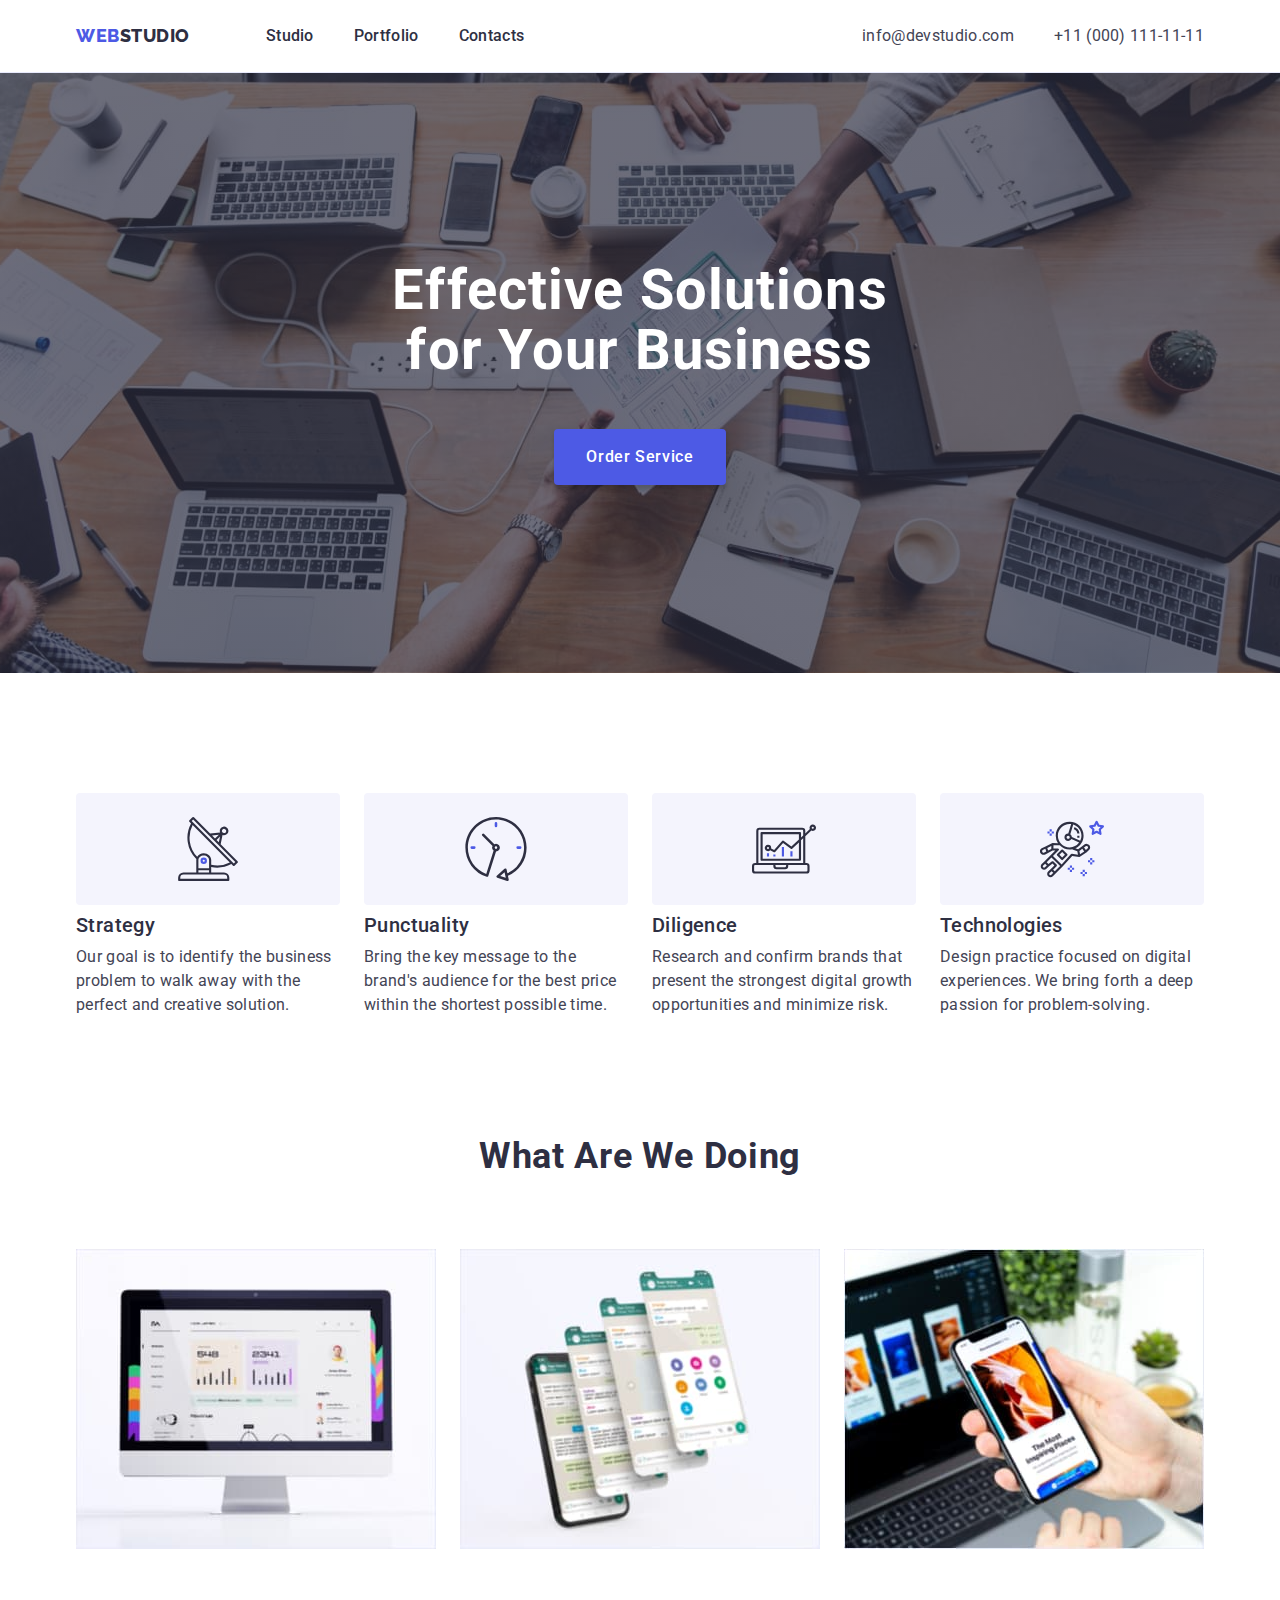
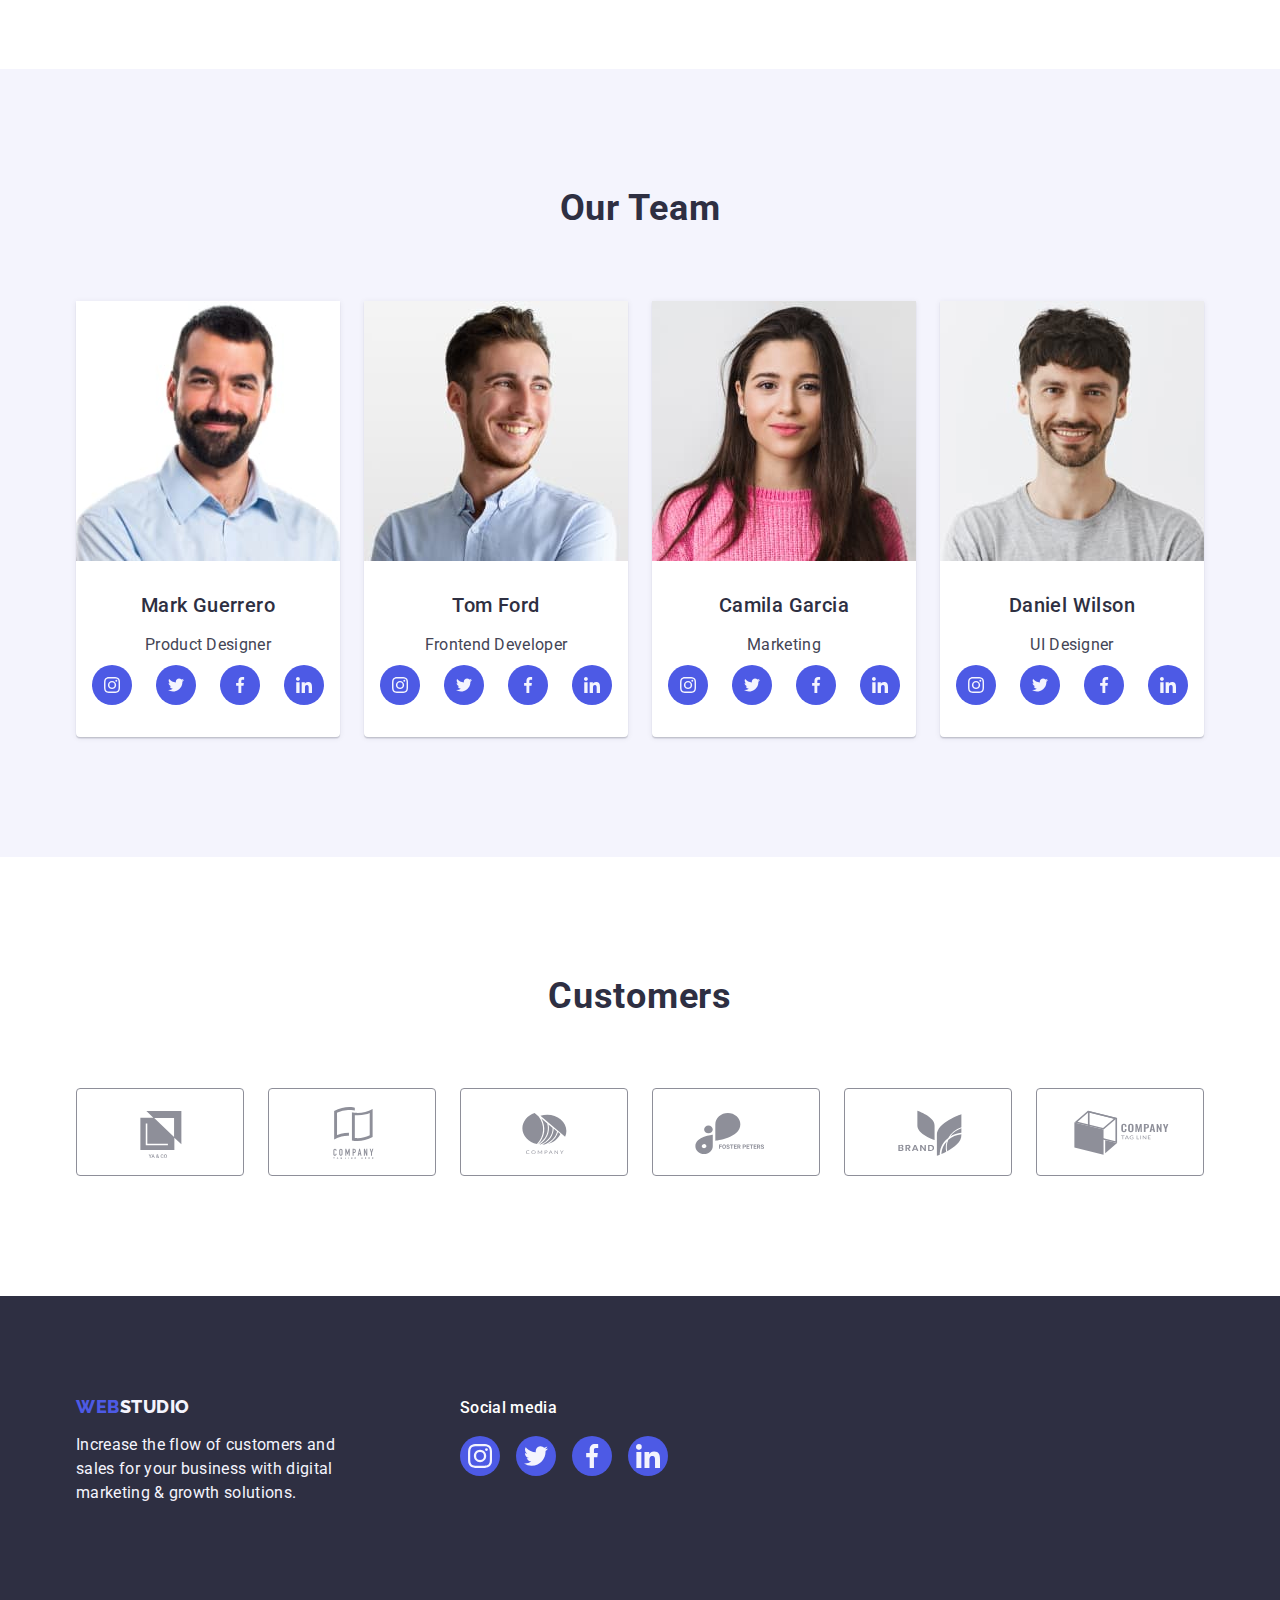
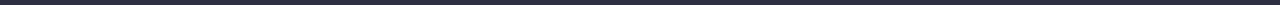
==== index.html @ 433a804f "Initial commit" ====
<!DOCTYPE html>
<html lang="en">
  <head>
    <meta charset="UTF-8" />
    <meta http-equiv="X-UA-Compatible" content="IE=edge" />
    <meta name="viewport" content="width=device-width, initial-scale=1.0" />

    <link rel="preconnect" href="https://fonts.googleapis.com" />
    <link rel="preconnect" href="https://fonts.gstatic.com" crossorigin />
    <link
      href="https://fonts.googleapis.com/css2?family=Raleway:wght@800&family=Roboto:wght@400;500;700;900&display=swap"
      rel="stylesheet"
    />
    <link
      rel="stylesheet"
      href="https://cdn.jsdelivr.net/npm/modern-normalize@1.1.0/modern-normalize.min.css"
    />
    <link rel="stylesheet" href="./css/styles.css" />

    <title>Document</title>
  </head>
  <body>
    <!--top line -->
    <header class="header-doun-line">
      <!-- navigation menu  -->
      <div class="header-container container">
        <nav class="header-nav">
          <a class="header-logo link" href="./index.html">
            Web<span class="header-studio-color">Studio</span>
          </a>
          <ul class="header-nav-list list">
            <li>
              <a href="./index.html" class="header-link link">Studio</a>
            </li>
            <li>
              <a href="./portfolio.html" class="header-link link">Portfolio</a>
            </li>
            <li>
              <a href="" class="header-link link">Contacts</a>
            </li>
          </ul>
        </nav>
        <address class="list">
          <ul class="header-list-address list">
            <li>
              <a class="header-adaress link" href="mailto:info@devstudio.com"
                >info@devstudio.com</a
              >
            </li>
            <li>
              <a class="header-adaress link" href="tel:+110001111111"
                >+11 (000) 111-11-11</a
              >
            </li>
          </ul>
        </address>
      </div>
    </header>
    <!-- main -->
    <main>
      <!-- hero section -->
      <section class="hero-section">
        <div class="container">
          <h1 class="hero-heading">
            Effective Solutions <br />
            for Your Business
          </h1>

          <button class="hero-button cursor-focus" type="button">
            Order Service
          </button>
        </div>
      </section>

      <!-- studio section -->
      <section class="section">
        <div class="container">
          <h2 class="studio-heading-none">hello</h2>
          <ul class="studio-container-ul list">
            <li class="studio-list-item">
              <div class="studio-container-div">
                <svg class="" width="64" height="64">
                  <use href="./images/icon.svg#icon-antenna"></use>
                </svg>
              </div>
              <h3 class="studio-heading">Strategy</h3>
              <p class="studio-indent">
                Our goal is to identify the business problem to walk away with
                the perfect and creative solution.
              </p>
            </li>
            <li class="studio-list-item">
              <div class="studio-container-div">
                <svg class="" width="64" height="64">
                  <use href="./images/icon.svg#icon-clock"></use>
                </svg>
              </div>
              <h3 class="studio-heading">Punctuality</h3>
              <p class="studio-indent">
                Bring the key message to the brand's audience for the best price
                within the shortest possible time.
              </p>
            </li>
            <li class="studio-list-item">
              <div class="studio-container-div">
                <svg class="" width="64" height="64">
                  <use href="./images/icon.svg#icon-diagram"></use>
                </svg>
              </div>
              <h3 class="studio-heading">Diligence</h3>
              <p class="studio-indent">
                Research and confirm brands that present the strongest digital
                growth opportunities and minimize risk.
              </p>
            </li>
            <li class="studio-list-item">
              <div class="studio-container-div">
                <svg class="" width="64" height="64">
                  <use href="./images/icon.svg#icon-astronaut"></use>
                </svg>
              </div>
              <h3 class="studio-heading">Technologies</h3>
              <p class="studio-indent">
                Design practice focused on digital experiences. We bring forth a
                deep passion for problem-solving.
              </p>
            </li>
          </ul>
        </div>
      </section>
      <!-- What are we doing -->
      <section class="doing-container-content">
        <div class="container">
          <h2 class="doing-heading">What are we doing</h2>
          <ul class="doing-container list">
            <li class="doing-list">
              <img
                src="./images/ourprojects/first.jpg"
                alt="example project one"
                width="360"
                height="300"
              />
            </li>
            <li class="doing-list">
              <img
                src="./images/ourprojects/second.jpg"
                alt="example project two"
                width="360"
                height="300"
              />
            </li>
            <li class="doing-list">
              <img
                src="./images/ourprojects/thirth.jpg"
                alt="example project three"
                width="360"
                height="300"
              />
            </li>
          </ul>
        </div>
      </section>

      <!-- our team section -->
      <section class="team-section">
        <div class="container">
          <h2 class="team-heading">Our Team</h2>
          <ul class="team-container list">
            <li class="team-style-list">
              <img
                src="./images/ourteam/markguerrero.jpg"
                alt="photo Mark Guerrero"
                width="264"
                height="260"
              />
              <div class="team-name-position">
                <h3 class="team-name-heading">Mark Guerrero</h3>
                <p class="team-position">Product Designer</p>
                <ul class="socials list">
                  <li class="socials-note">
                    <a
                      class="social-link link"
                      href=""
                      target="_blank"
                      rel="noopener noreferrer"
                      aria-label="Instagram icon"
                    >
                      <svg class="socials-svg" width="16" height="16">
                        <use href="./images/icon.svg#icon-instagram"></use>
                      </svg>
                    </a>
                  </li>
                  <li class="socials-note">
                    <a
                      class="social-link link"
                      href=""
                      target="_blank"
                      rel="noopener noreferrer"
                      aria-label="Twitter icon"
                    >
                      <svg class="socials-svg" width="16" height="16">
                        <use href="./images/icon.svg#icon-twitter"></use>
                      </svg>
                    </a>
                  </li>
                  <li class="socials-note">
                    <a
                      class="social-link link"
                      href=""
                      target="_blank"
                      rel="noopener noreferrer"
                      aria-label="Facebook icon"
                    >
                      <svg class="socials-svg" width="16" height="16">
                        <use href="./images/icon.svg#icon-facebook"></use>
                      </svg>
                    </a>
                  </li>
                  <li class="socials-note">
                    <a
                      class="social-link link"
                      href=""
                      target="_blank"
                      rel="noopener noreferrer"
                      aria-label="Linkedinicon"
                    >
                      <svg class="socials-svg" width="16" height="16">
                        <use href="./images/icon.svg#icon-linkedin"></use>
                      </svg>
                    </a>
                  </li>
                </ul>
              </div>
            </li>
            <li class="team-style-list">
              <img
                src="./images/ourteam/tomford.jpg"
                alt="photo Tom Ford"
                width="264"
                height="260"
              />
              <div class="team-name-position">
                <h3 class="team-name-heading">Tom Ford</h3>
                <p class="team-position">Frontend Developer</p>
                <ul class="socials list">
                  <li class="socials-note">
                    <a
                      class="social-link link"
                      href=""
                      target="_blank"
                      rel="noopener noreferrer"
                      aria-label="Instagram icon"
                    >
                      <svg class="socials-svg" width="16" height="16">
                        <use href="./images/icon.svg#icon-instagram"></use>
                      </svg>
                    </a>
                  </li>
                  <li class="socials-note">
                    <a
                      class="social-link link"
                      href=""
                      target="_blank"
                      rel="noopener noreferrer"
                      aria-label="Twitter icon"
                    >
                      <svg class="socials-svg" width="16" height="16">
                        <use href="./images/icon.svg#icon-twitter"></use>
                      </svg>
                    </a>
                  </li>
                  <li class="socials-note">
                    <a
                      class="social-link link"
                      href=""
                      target="_blank"
                      rel="noopener noreferrer"
                      aria-label="Facebook icon"
                    >
                      <svg class="socials-svg" width="16" height="16">
                        <use href="./images/icon.svg#icon-facebook"></use>
                      </svg>
                    </a>
                  </li>
                  <li class="socials-note">
                    <a
                      class="social-link link"
                      href=""
                      target="_blank"
                      rel="noopener noreferrer"
                      aria-label="Linkedinicon"
                    >
                      <svg class="socials-svg" width="16" height="16">
                        <use href="./images/icon.svg#icon-linkedin"></use>
                      </svg>
                    </a>
                  </li>
                </ul>
              </div>
            </li>
            <li class="team-style-list">
              <img
                src="./images/ourteam/camilagarcia.jpg"
                alt="photo Camila Garcia"
                width="264"
                height="260"
              />
              <div class="team-name-position">
                <h3 class="team-name-heading">Camila Garcia</h3>
                <p class="team-position">Marketing</p>
                <ul class="socials list">
                  <li class="socials-note">
                    <a
                      class="social-link link"
                      href=""
                      target="_blank"
                      rel="noopener noreferrer"
                      aria-label="Instagram icon"
                    >
                      <svg class="socials-svg" width="16" height="16">
                        <use href="./images/icon.svg#icon-instagram"></use>
                      </svg>
                    </a>
                  </li>
                  <li class="socials-note">
                    <a
                      class="social-link link"
                      href=""
                      target="_blank"
                      rel="noopener noreferrer"
                      aria-label="Twitter icon"
                    >
                      <svg class="socials-svg" width="16" height="16">
                        <use href="./images/icon.svg#icon-twitter"></use>
                      </svg>
                    </a>
                  </li>
                  <li class="socials-note">
                    <a
                      class="social-link link"
                      href=""
                      target="_blank"
                      rel="noopener noreferrer"
                      aria-label="Facebook icon"
                    >
                      <svg class="socials-svg" width="16" height="16">
                        <use href="./images/icon.svg#icon-facebook"></use>
                      </svg>
                    </a>
                  </li>
                  <li class="socials-note">
                    <a
                      class="social-link link"
                      href=""
                      target="_blank"
                      rel="noopener noreferrer"
                      aria-label="Linkedinicon"
                    >
                      <svg class="socials-svg" width="16" height="16">
                        <use href="./images/icon.svg#icon-linkedin"></use>
                      </svg>
                    </a>
                  </li>
                </ul>
              </div>
            </li>
            <li class="team-style-list">
              <img
                src="./images/ourteam/danielwilson.jpg"
                alt="photo Daniel Wilson"
                width="264"
                height="260"
              />
              <div class="team-name-position">
                <h3 class="team-name-heading">Daniel Wilson</h3>
                <p class="team-position">UI Designer</p>
                <ul class="socials list">
                  <li class="socials-note">
                    <a
                      class="social-link link"
                      href=""
                      target="_blank"
                      rel="noopener noreferrer"
                      aria-label="Instagram icon"
                    >
                      <svg class="socials-svg" width="16" height="16">
                        <use href="./images/icon.svg#icon-instagram"></use>
                      </svg>
                    </a>
                  </li>
                  <li class="socials-note">
                    <a
                      class="social-link link"
                      href=""
                      target="_blank"
                      rel="noopener noreferrer"
                      aria-label="Twitter icon"
                    >
                      <svg class="socials-svg" width="16" height="16">
                        <use href="./images/icon.svg#icon-twitter"></use>
                      </svg>
                    </a>
                  </li>
                  <li class="socials-note">
                    <a
                      class="social-link link"
                      href=""
                      target="_blank"
                      rel="noopener noreferrer"
                      aria-label="Facebook icon"
                    >
                      <svg class="socials-svg" width="16" height="16">
                        <use href="./images/icon.svg#icon-facebook"></use>
                      </svg>
                    </a>
                  </li>
                  <li class="socials-note">
                    <a
                      class="social-link link"
                      href=""
                      target="_blank"
                      rel="noopener noreferrer"
                      aria-label="Linkedinicon"
                    >
                      <svg class="socials-svg" width="16" height="16">
                        <use href="./images/icon.svg#icon-linkedin"></use>
                      </svg>
                    </a>
                  </li>
                </ul>
              </div>
            </li>
          </ul>
        </div>
      </section>

      <!-- customers -->
      <section class="section">
        <div class="container">
          <h2 class="customers-heading">Customers</h2>
          <ul class="customers-ul list">
            <li class="customers-icon">
              <a
                class="customers-a link"
                href=""
                target="_blank"
                rel="noopener noreferrer"
              >
                <svg class="customers-svg" width="104" height="56">
                  <use href="./images/icon.svg#icon-customers1"></use>
                </svg>
              </a>
            </li>
            <li class="customers-icon">
              <a
                class="customers-a link"
                href=""
                target="_blank"
                rel="noopener noreferrer"
              >
                <svg class="customers-svg" width="104" height="56">
                  <use href="./images/icon.svg#icon-customers2"></use>
                </svg>
              </a>
            </li>
            <li class="customers-icon">
              <a
                class="customers-a link"
                href=""
                target="_blank"
                rel="noopener noreferrer"
              >
                <svg class="customers-svg" width="104" height="56">
                  <use href="./images/icon.svg#icon-customers3"></use>
                </svg>
              </a>
            </li>
            <li class="customers-icon">
              <a
                class="customers-a link"
                href=""
                target="_blank"
                rel="noopener noreferrer"
              >
                <svg class="customers-svg" width="104" height="56">
                  <use href="./images/icon.svg#icon-customers4"></use>
                </svg>
              </a>
            </li>
            <li class="customers-icon">
              <a
                class="customers-a link"
                href=""
                target="_blank"
                rel="noopener noreferrer"
              >
                <svg class="customers-svg" width="104" height="56">
                  <use href="./images/icon.svg#icon-customers5"></use>
                </svg>
              </a>
            </li>
            <li class="customers-icon">
              <a
                class="customers-a link"
                href=""
                target="_blank"
                rel="noopener noreferrer"
              >
                <svg class="customers-svg" width="104" height="56">
                  <use href="./images/icon.svg#icon-customers6"></use>
                </svg>
              </a>
            </li>
          </ul>
        </div>
      </section>
    </main>
    <!-- footer section -->
    <footer class="footer-section">
      <div class="footer-container container">
        <div class="footer-left-side">
          <a class="footer-logo link" href="./index.html">
            Web<span class="studio-footer-color">Studio</span>
          </a>
          <p class="footer-indent">
            Increase the flow of customers and sales for your business with
            digital marketing & growth solutions.
          </p>
        </div>
        <div class="footer-right-side">
          <p class="footer-indent-social">Social media</p>
          <ul class="footer-socials list">
            <li class="footer-li">
              <a
                class="footer-social-link link"
                href=""
                target="_blank"
                rel="noopener noreferrer"
                aria-label="Instagram icon"
              >
                <svg class="footer-svg" width="24" height="24">
                  <use href="./images/icon.svg#icon-instagram"></use>
                </svg>
              </a>
            </li>
            <li class="footer-li">
              <a
                class="footer-social-link link"
                href=""
                target="_blank"
                rel="noopener noreferrer"
                aria-label="Twitter icon"
              >
                <svg class="footer-svg" width="24" height="24">
                  <use href="./images/icon.svg#icon-twitter"></use>
                </svg>
              </a>
            </li>
            <li class="footer-li">
              <a
                class="footer-social-link link"
                href=""
                target="_blank"
                rel="noopener noreferrer"
                aria-label="Facebook icon"
              >
                <svg class="footer-svg" width="24" height="24">
                  <use href="./images/icon.svg#icon-facebook"></use>
                </svg>
              </a>
            </li>
            <li class="footer-li">
              <a
                class="footer-social-link link"
                href=""
                target="_blank"
                rel="noopener noreferrer"
                aria-label="Linkedinicon"
              >
                <svg class="footer-svg" width="24" height="24">
                  <use href="./images/icon.svg#icon-linkedin"></use>
                </svg>
              </a>
            </li>
          </ul>
        </div>
      </div>
    </footer>
  </body>
</html>
---- css/styles.css ----
:root {
  --heading-color: #2e2f42;
  --text-color: #434455;
  --logo-clr-web: #4d5ae5;
  --logo-clr-dark: #2e2f42;
  --logo-clr-light: #f4f4fd;
  --background-page: #ffffff;
  --header-link-normal: #2e2f42;
  --header-link-hover: #404bbf;
  --address-normal: #434455;
  --address-hover: #404bbf;
}

body {
  font-family: "Raleway", sans-serif;
  font-family: "Roboto", sans-serif;
  color: var(--text-color);
  background-color: var(--background-page);
}

/* reset start */
h1,
h2,
h3,
h4,
h5,
h6,
p {
  margin: 0;
}

img {
  display: block;
}

.list {
  list-style: none;
  padding: 0;
  margin: 0;
}

.link {
  text-decoration: none;
}

.section {
  padding-top: 120px;
  padding-bottom: 120px;
}

.container {
  width: 1158px;
  margin-left: auto;
  margin-right: auto;
  padding-left: 15px;
  padding-right: 15px;
}

/* header  */
.header-doun-line {
  border-bottom: 1px solid #e7e9fc;
  box-shadow: 0px 2px 1px rgba(46, 47, 66, 0.08),
    0px 1px 1px rgba(46, 47, 66, 0.16), 0px 1px 6px rgba(46, 47, 66, 0.08);
}

.header-container {
  display: flex;
  align-items: center;
}

.header-logo {
  font-family: "Raleway", sans-serif;
  font-style: normal;
  font-weight: 800;
  font-size: 18px;
  line-height: 1.17;
  display: flex;
  align-items: center;
  letter-spacing: 0.03em;
  text-transform: uppercase;
  color: var(--logo-clr-web);
  margin-right: 76px;
  padding-top: 24px;
  padding-bottom: 24px;
}

.header-studio-color {
  color: var(--logo-clr-dark);
}

.header-nav {
  display: flex;
  align-items: center;
  margin-right: auto;
}

.header-nav-list {
  display: flex;
  align-items: center;
  gap: 40px;
}

.header-link {
  display: block;
  padding-top: 24px;
  padding-bottom: 24px;
  font-weight: 500;
  font-size: 16px;
  line-height: 1.5;
  letter-spacing: 0.02em;
  color: var(--header-link-normal);
}

.header-link:hover,
.header-link:focus {
  color: var(--header-link-hover);
}

.header-adaress {
  display: block;
  padding-top: 24px;
  padding-bottom: 24px;
  font-style: normal;
  font-size: 16px;
  line-height: 1.5;
  letter-spacing: 0.02em;
  color: var(--address-normal);
}

.header-adaress:hover,
.header-adaress:focus {
  color: var(--address-hover);
}

.header-list-address {
  display: flex;
  gap: 40px;
}

/* hero */
.hero-section {
  padding-top: 188px;
  padding-bottom: 188px;
  max-width: 1440px;
  margin-right: auto;
  margin-left: auto;
  background-color: rgba(46, 47, 66, 0.7);
  background-image: linear-gradient(
      rgba(46, 47, 66, 0.7),
      rgba(46, 47, 66, 0.7)
    ),
    url(../images/hero/herobg.jpg);
  background-repeat: no-repeat;
  background-position: center;
  background-size: cover;
}

.hero-heading {
  font-family: "Roboto", sans-serif;
  font-weight: 700;
  font-size: 56px;
  line-height: 1.07;
  text-align: center;
  letter-spacing: 0.02em;
  color: #ffffff;
  max-width: 496px;
  margin-right: auto;
  margin-bottom: 48px;
  margin-left: auto;
}

.hero-button {
  font-family: "Roboto", sans-serif;
  font-weight: 500;
  font-size: 16px;
  line-height: 1.5;
  display: block;
  letter-spacing: 0.04em;
  color: #ffffff;
  background: #4d5ae5;
  min-width: 169px;
  height: 56px;
  padding: 16px 32px;
  border: none;
  box-shadow: 0px 4px 4px rgba(0, 0, 0, 0.15);
  border-radius: 4px;
  margin-left: auto;
  margin-right: auto;
  cursor: pointer;
}

.hero-button:hover,
.hero-button:focus {
  background: #404bbf;
  cursor: pointe;
}

/* studio */

.section {
  padding: 120px 0;
}

.studio-heading-none {
  position: absolute;
  width: 1px;
  height: 1px;
  margin: -1px;
  border: 0;
  padding: 0;
  white-space: nowrap;
  clip-path: inset(100%);
  clip: rect(0 0 0 0);
  overflow: hidden;
}

.studio-container {
  min-height: 388px;
  padding-top: 120px;
  padding-right: 15px;
  padding-bottom: 120px;
  padding-left: 15px;
}

.studio-container-ul {
  display: flex;
  gap: 24px;
}

.studio-list-item {
  flex-basis: calc((100% - 72px) / 4);
}

.studio-container-div {
  display: flex;
  justify-content: center;
  align-items: center;
  width: 264px;
  height: 112px;
  background: #f4f4fd;
  border-radius: 4px;
  margin-bottom: 8px;
}

.studio-heading {
  font-weight: 500;
  font-size: 20px;
  line-height: 1.2;
  letter-spacing: 0.02em;
  color: var(--heading-color);
  margin-bottom: 8px;
}

.studio-indent {
  font-size: 16px;
  line-height: 1.5;
  letter-spacing: 0.02em;
  color: var(--text-color);
}

/* What are we doing */
.doing-heading {
  font-weight: 700;
  font-size: 36px;
  line-height: 1.11;
  text-align: center;
  letter-spacing: 0.02em;
  text-transform: capitalize;
  color: var(--heading-color);
  margin-bottom: 72px;
}

.doing-container {
  display: flex;
  gap: 24px;
}

.doing-list {
  width: calc((100% - 48px) / 3);
}

.doing-container-content {
  padding-bottom: 120px;
}

/* our team section */
.team-section {
  background-color: #f4f4fd;
  padding-top: 120px;
  padding-bottom: 120px;
}

.team-heading {
  font-weight: 700;
  font-size: 36px;
  line-height: 1.11;
  text-align: center;
  letter-spacing: 0.02em;
  text-transform: capitalize;
  color: var(--heading-color);
  margin-bottom: 72px;
}

.team-container {
  display: flex;
  gap: 24px;
}

.team-style-list {
  background-color: #ffffff;
  box-shadow: 0px 1px 6px rgba(46, 47, 66, 0.08),
    0px 1px 1px rgba(46, 47, 66, 0.16), 
    0px 2px 1px rgba(46, 47, 66, 0.08);
  border-radius: 0px 0px 4px 4px;
}

.team-name-position {
  padding: 32px 0;
  border-radius: 0px 0px 4px 4px;
}

.team-name-heading {
  font-weight: 500;
  font-size: 20px;
  line-height: 1.2;
  text-align: center;
  letter-spacing: 0.02em;
  color: var(--heading-color);
  margin-bottom: 8px;
}

.team-position {
  padding-top: 8px;
  font-size: 16px;
  line-height: 1.5;
  text-align: center;
  letter-spacing: 0.02em;
  color: var(--text-color);
  margin-bottom: 8px;
}

/* social-link */
.socials {
  display: flex;
  justify-content: center;
  gap: 24px;
}

.social-link {
  display: flex;
  justify-content: center;
  align-items: center;
  width: 40px;
  height: 40px;
  background-color: #4d5ae5;
  border-radius: 50%;
}

.social-link:hover,
.social-link:focus {
  background-color: #404bbf;
}

.socials-svg {
  fill: #f4f4fd;
}

/* customers */
.customers-heading {
  font-family: "Roboto";
  font-style: normal;
  font-weight: 700;
  font-size: 36px;
  line-height: 1.1;
  text-align: center;
  letter-spacing: 0.02em;
  text-transform: capitalize;
  color: #2e2f42;
  margin-bottom: 72px;
}

.customers-ul {
  display: flex;
  gap: 24px;
}

.customers-icon {
  width: calc((100% - 120px) / 6);
  height: 88px;
}

.customers-a {
  color: #8e8f99;
  display: flex;
  justify-content: center;
  align-items: center;
  width: 100%;
  height: 100%;
  border: 1px solid #8e8f99;
  border-radius: 4px;
}
.customers-a:hover,
.customers-a:focus {
  color: #404bbf;
  border-color: #404bbf;
}

.customers-svg {
  fill: currentColor;
}

/* footer sectio */
.footer-section {
  padding-top: 100px;
  padding-bottom: 100px;
  background-color: #2e2f42;
}

.footer-container {
  display: flex;
  align-items: baseline;
  gap: 120px;
}

.footer-left-side {
}
.footer-right-side {
}

.footer-logo {
  font-family: "Raleway", sans-serif;
  font-style: normal;
  font-weight: 800;
  font-size: 18px;
  line-height: 1.17;
  display: inline-block;
  align-items: center;
  letter-spacing: 0.03em;
  text-transform: uppercase;
  color: var(--logo-clr-web);
  margin-bottom: 16px;
}

.studio-footer-color {
  color: var(--logo-clr-light);
}

.footer-indent {
  width: 264px;
  font-size: 16px;
  line-height: 1.5;
  letter-spacing: 0.02em;
  color: #f4f4fd;
}

/* social-link */
.footer-indent-social {
  font-family: "Roboto";
  font-style: normal;
  font-weight: 500;
  font-size: 16px;
  line-height: 1.5;
  letter-spacing: 0.02em;
  color: #ffffff;
  margin-bottom: 16px;
}

.footer-socials {
  display: flex;
  justify-content: center;
  gap: 16px;
}

.footer-social-link {
  display: flex;
  justify-content: center;
  align-items: center;
  width: 40px;
  height: 40px;
  background-color: #4d5ae5;
  border-radius: 50%;
}

.footer-social-link:hover,
.footer-social-link:focus {
  background-color: #31d0aa;
}

.footer-svg {
  fill: #f4f4fd;
}

/* --------- */
/* portfolio */
/* --------- */

/* main */
.pf-main {
  padding-top: 96px;
  padding-bottom: 120px;
}

.portfolio-heading {
  position: absolute;
  width: 1px;
  height: 1px;
  margin: -1px;
  border: 0;
  padding: 0;
  white-space: nowrap;
  clip-path: inset(100%);
  clip: rect(0 0 0 0);
  overflow: hidden;
}

.pf-btn-container {
  display: flex;
  justify-content: center;
  gap: 24px;
  margin-bottom: 72px;
}

.pf-btn {
  font-family: "Roboto", sans-serif;
  font-style: normal;
  font-weight: 500;
  font-size: 16px;
  line-height: 1.5;
  display: flex;
  letter-spacing: 0.04em;
  color: #4d5ae5;
  background-color: #f4f4fd;
  border: 1px solid #e7e9fc;
  padding: 12px 24px;
  border-radius: 4px;
  border-radius: 4px;
}

.cursor-focus-pf {
  cursor: pointer;
}

.pf-btn:hover,
.pf-btn:focus {
  background: #404bbf;
  color: #ffffff;
  border: 1px solid transparent;
  box-shadow: 0px 3px 1px rgba(0, 0, 0, 0.1), 0px 2px 1px rgba(0, 0, 0, 0.08),
    0px 2px 2px rgba(0, 0, 0, 0.12);
}

/* portfolio */

.portfolio-container {
  display: flex;
  flex-wrap: wrap;
  column-gap: 24px;
  row-gap: 48px;
}

.pf-list {
  width: calc((100% - 48px) / 3);
}

.pf-link {
  display: block;
}

.pf-link:hover,
.pf-link:focus {
  /* border: 1px solid #f4f4fd; */
  box-shadow: 0px 1px 6px rgba(46, 47, 66, 0.08),
    0px 1px 1px rgba(46, 47, 66, 0.16), 0px 2px 1px rgba(46, 47, 66, 0.08);
}

.pf-div {
  padding: 32px 16px;
  border: 1px solid #e7e9fc;
  border-top: none;
}

.project-heading {
  font-weight: 500;
  font-size: 20px;
  line-height: 1.2;
  letter-spacing: 0.02em;
  color: var(--heading-color);
  margin-bottom: 8px;
}

.project-direction {
  font-size: 16px;
  line-height: 1.5;
  letter-spacing: 0.02em;
  color: var(--text-color);
}
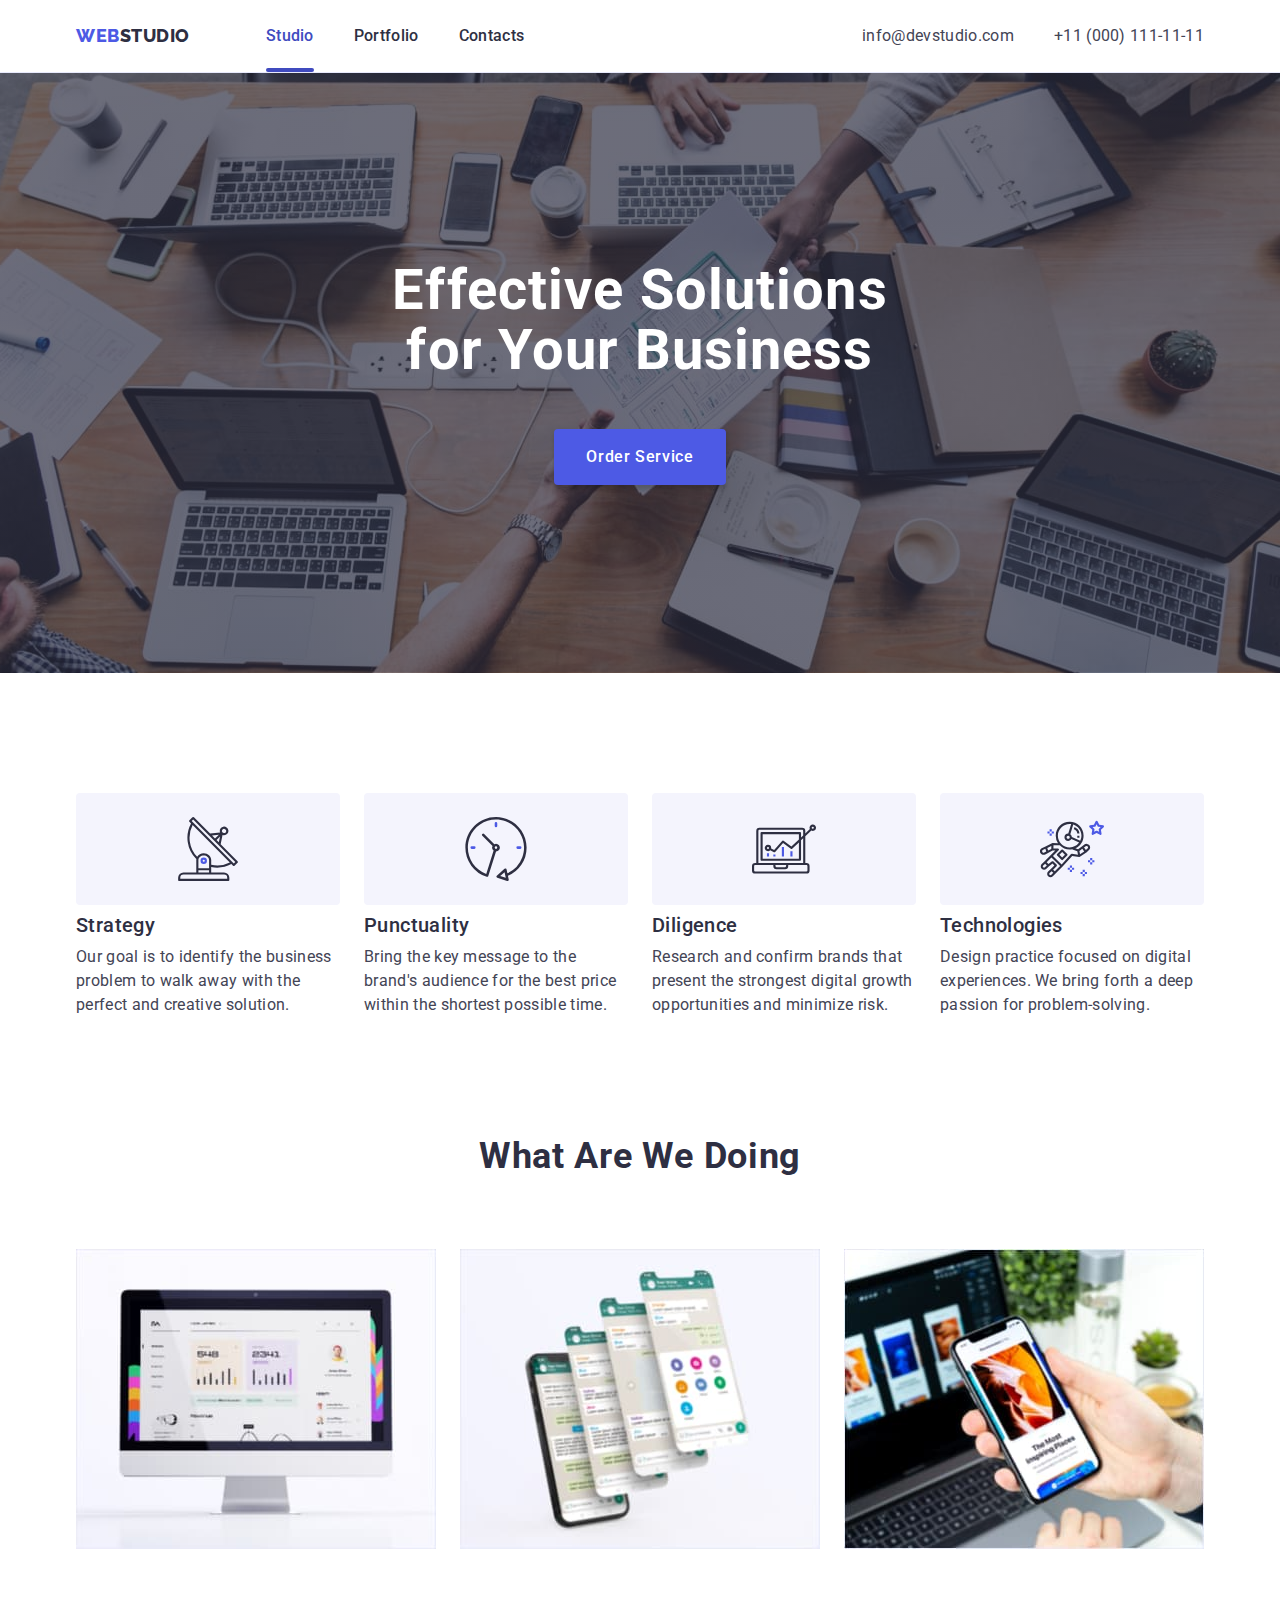
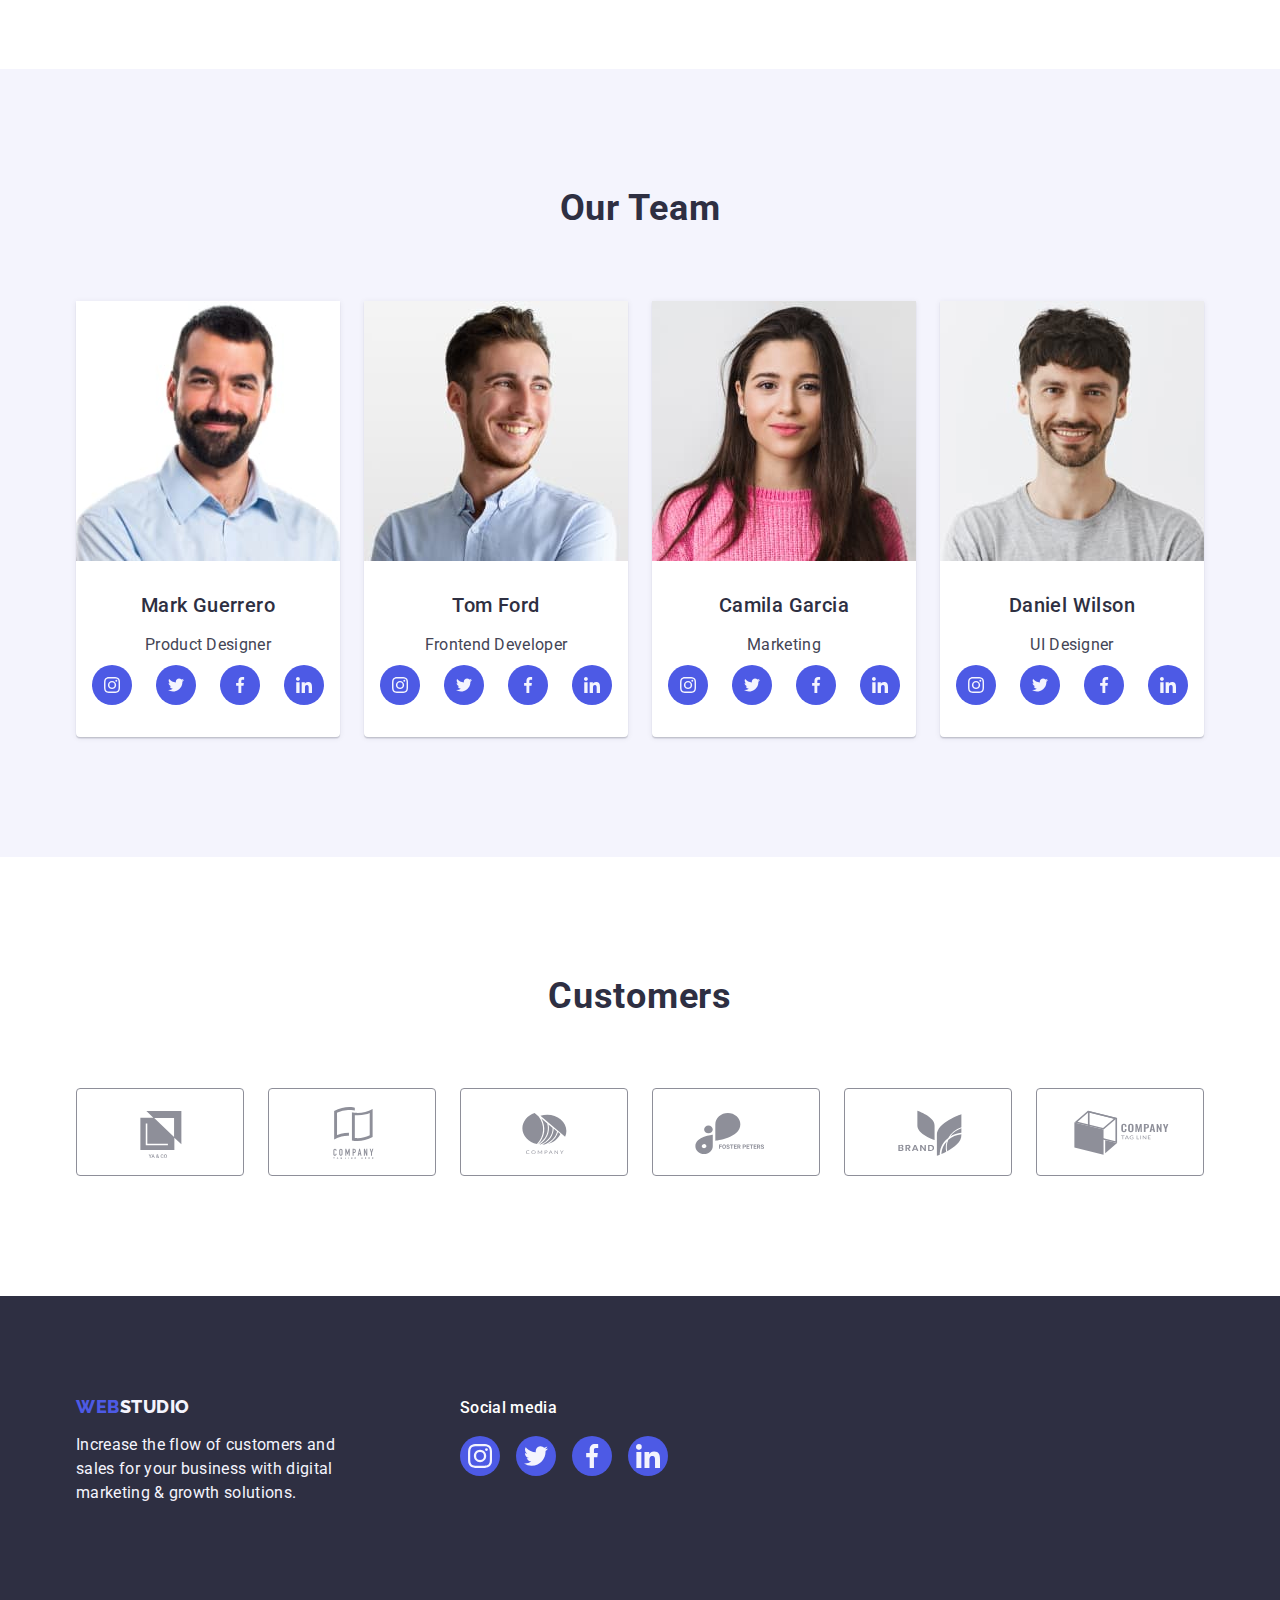
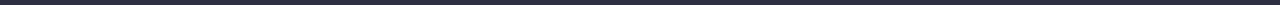
==== commit ee5a0ed7: "up1930" ====
--- a/index.html
+++ b/index.html
@@ -30,13 +30,13 @@
           </a>
           <ul class="header-nav-list list">
             <li>
-              <a href="./index.html" class="header-link link">Studio</a>
+              <a class="header-link current link" href="./index.html">Studio</a>
             </li>
             <li>
-              <a href="./portfolio.html" class="header-link link">Portfolio</a>
+              <a class="header-link link" href="./portfolio.html">Portfolio</a>
             </li>
             <li>
-              <a href="" class="header-link link">Contacts</a>
+              <a class="header-link link" href="">Contacts</a>
             </li>
           </ul>
         </nav>
--- a/css/styles.css
+++ b/css/styles.css
@@ -69,46 +69,50 @@
 }
 
 .header-logo {
+  margin-right: 76px;
+  padding-top: 24px;
+  padding-bottom: 24px;
+  display: flex;
+  align-items: center;
   font-family: "Raleway", sans-serif;
   font-style: normal;
   font-weight: 800;
   font-size: 18px;
   line-height: 1.17;
-  display: flex;
-  align-items: center;
   letter-spacing: 0.03em;
   text-transform: uppercase;
   color: var(--logo-clr-web);
-  margin-right: 76px;
+}
+
+.header-studio-color {
+  color: var(--logo-clr-dark);
+}
+
+.header-nav {
+  display: flex;
+  align-items: center;
+  margin-right: auto;
+}
+
+.header-nav-list {
+  display: flex;
+  align-items: center;
+  gap: 40px;
+}
+
+.header-link {
+  position: relative;
   padding-top: 24px;
   padding-bottom: 24px;
-}
-
-.header-studio-color {
-  color: var(--logo-clr-dark);
-}
-
-.header-nav {
-  display: flex;
-  align-items: center;
-  margin-right: auto;
-}
-
-.header-nav-list {
-  display: flex;
-  align-items: center;
-  gap: 40px;
-}
-
-.header-link {
   display: block;
-  padding-top: 24px;
-  padding-bottom: 24px;
   font-weight: 500;
   font-size: 16px;
   line-height: 1.5;
   letter-spacing: 0.02em;
   color: var(--header-link-normal);
+  transition-property: color, background-color;
+  transition-duration: 250ms;
+  transition-timing-function: cubic-bezier(0.4, 0, 0.2, 1);
 }
 
 .header-link:hover,
@@ -116,15 +120,39 @@
   color: var(--header-link-hover);
 }
 
+.header-link::after {
+  content: "";
+  position: absolute;
+  bottom: 0;
+  left: 0;
+  width: 100%;
+  height: 4px;
+  display: block;
+  border-radius: 2px;
+}
+
+.header-link.current {
+  color: var(--header-link-hover);
+}
+
+.header-link.current::after,
+.header-link:hover::after,
+.header-link:focus::after {
+  background-color: var(--header-link-hover);
+}
+
 .header-adaress {
-  display: block;
   padding-top: 24px;
   padding-bottom: 24px;
+  display: block;
   font-style: normal;
   font-size: 16px;
   line-height: 1.5;
   letter-spacing: 0.02em;
   color: var(--address-normal);
+  transition-property: color, background-color;
+  transition-duration: 250ms;
+  transition-timing-function: cubic-bezier(0.4, 0, 0.2, 1);
 }
 
 .header-adaress:hover,
@@ -144,18 +172,22 @@
   max-width: 1440px;
   margin-right: auto;
   margin-left: auto;
+  background-repeat: no-repeat;
+  background-position: center;
+  background-size: cover;
   background-color: rgba(46, 47, 66, 0.7);
   background-image: linear-gradient(
       rgba(46, 47, 66, 0.7),
       rgba(46, 47, 66, 0.7)
     ),
     url(../images/hero/herobg.jpg);
-  background-repeat: no-repeat;
-  background-position: center;
-  background-size: cover;
 }
 
 .hero-heading {
+  max-width: 496px;
+  margin-right: auto;
+  margin-bottom: 48px;
+  margin-left: auto;
   font-family: "Roboto", sans-serif;
   font-weight: 700;
   font-size: 56px;
@@ -163,30 +195,30 @@
   text-align: center;
   letter-spacing: 0.02em;
   color: #ffffff;
-  max-width: 496px;
-  margin-right: auto;
-  margin-bottom: 48px;
-  margin-left: auto;
 }
 
 .hero-button {
-  font-family: "Roboto", sans-serif;
-  font-weight: 500;
-  font-size: 16px;
-  line-height: 1.5;
-  display: block;
-  letter-spacing: 0.04em;
-  color: #ffffff;
-  background: #4d5ae5;
   min-width: 169px;
   height: 56px;
   padding: 16px 32px;
+  margin-left: auto;
+  margin-right: auto;
+  display: block;
+  letter-spacing: 0.04em;
+
+  font-family: "Roboto", sans-serif;
+  font-weight: 500;
+  font-size: 16px;
+  line-height: 1.5;
+  color: #ffffff;
+  background: #4d5ae5;
   border: none;
   box-shadow: 0px 4px 4px rgba(0, 0, 0, 0.15);
   border-radius: 4px;
-  margin-left: auto;
-  margin-right: auto;
   cursor: pointer;
+  transition-property: color, background-color;
+  transition-duration: 250ms;
+  transition-timing-function: cubic-bezier(0.4, 0, 0.2, 1);
 }
 
 .hero-button:hover,
@@ -232,23 +264,23 @@
 }
 
 .studio-container-div {
-  display: flex;
-  justify-content: center;
-  align-items: center;
   width: 264px;
   height: 112px;
+  margin-bottom: 8px;
+  display: flex;
+  justify-content: center;
+  align-items: center;
   background: #f4f4fd;
   border-radius: 4px;
+}
+
+.studio-heading {
   margin-bottom: 8px;
-}
-
-.studio-heading {
   font-weight: 500;
   font-size: 20px;
   line-height: 1.2;
   letter-spacing: 0.02em;
   color: var(--heading-color);
-  margin-bottom: 8px;
 }
 
 .studio-indent {
@@ -260,6 +292,7 @@
 
 /* What are we doing */
 .doing-heading {
+  margin-bottom: 72px;
   font-weight: 700;
   font-size: 36px;
   line-height: 1.11;
@@ -267,7 +300,6 @@
   letter-spacing: 0.02em;
   text-transform: capitalize;
   color: var(--heading-color);
-  margin-bottom: 72px;
 }
 
 .doing-container {
@@ -285,12 +317,13 @@
 
 /* our team section */
 .team-section {
-  background-color: #f4f4fd;
   padding-top: 120px;
   padding-bottom: 120px;
+  background-color: #f4f4fd;
 }
 
 .team-heading {
+  margin-bottom: 72px;
   font-weight: 700;
   font-size: 36px;
   line-height: 1.11;
@@ -298,7 +331,6 @@
   letter-spacing: 0.02em;
   text-transform: capitalize;
   color: var(--heading-color);
-  margin-bottom: 72px;
 }
 
 .team-container {
@@ -309,8 +341,7 @@
 .team-style-list {
   background-color: #ffffff;
   box-shadow: 0px 1px 6px rgba(46, 47, 66, 0.08),
-    0px 1px 1px rgba(46, 47, 66, 0.16), 
-    0px 2px 1px rgba(46, 47, 66, 0.08);
+    0px 1px 1px rgba(46, 47, 66, 0.16), 0px 2px 1px rgba(46, 47, 66, 0.08);
   border-radius: 0px 0px 4px 4px;
 }
 
@@ -320,23 +351,23 @@
 }
 
 .team-name-heading {
+  margin-bottom: 8px;
   font-weight: 500;
   font-size: 20px;
   line-height: 1.2;
   text-align: center;
   letter-spacing: 0.02em;
   color: var(--heading-color);
-  margin-bottom: 8px;
 }
 
 .team-position {
   padding-top: 8px;
+  margin-bottom: 8px;
   font-size: 16px;
   line-height: 1.5;
   text-align: center;
   letter-spacing: 0.02em;
   color: var(--text-color);
-  margin-bottom: 8px;
 }
 
 /* social-link */
@@ -347,13 +378,17 @@
 }
 
 .social-link {
-  display: flex;
-  justify-content: center;
-  align-items: center;
   width: 40px;
   height: 40px;
+  display: flex;
+  justify-content: center;
+  align-items: center;
+
   background-color: #4d5ae5;
   border-radius: 50%;
+  transition-property: color, background-color;
+  transition-duration: 250ms;
+  transition-timing-function: cubic-bezier(0.4, 0, 0.2, 1);
 }
 
 .social-link:hover,
@@ -367,6 +402,7 @@
 
 /* customers */
 .customers-heading {
+  margin-bottom: 72px;
   font-family: "Roboto";
   font-style: normal;
   font-weight: 700;
@@ -376,7 +412,6 @@
   letter-spacing: 0.02em;
   text-transform: capitalize;
   color: #2e2f42;
-  margin-bottom: 72px;
 }
 
 .customers-ul {
@@ -390,14 +425,17 @@
 }
 
 .customers-a {
-  color: #8e8f99;
-  display: flex;
-  justify-content: center;
-  align-items: center;
   width: 100%;
   height: 100%;
+  display: flex;
+  justify-content: center;
+  align-items: center;
+  color: #8e8f99;
   border: 1px solid #8e8f99;
   border-radius: 4px;
+  transition-property: color, background-color;
+  transition-duration: 250ms;
+  transition-timing-function: cubic-bezier(0.4, 0, 0.2, 1);
 }
 .customers-a:hover,
 .customers-a:focus {
@@ -428,17 +466,17 @@
 }
 
 .footer-logo {
+  margin-bottom: 16px;
+  display: inline-block;
+  align-items: center;
   font-family: "Raleway", sans-serif;
   font-style: normal;
   font-weight: 800;
   font-size: 18px;
   line-height: 1.17;
-  display: inline-block;
-  align-items: center;
   letter-spacing: 0.03em;
   text-transform: uppercase;
   color: var(--logo-clr-web);
-  margin-bottom: 16px;
 }
 
 .studio-footer-color {
@@ -455,6 +493,7 @@
 
 /* social-link */
 .footer-indent-social {
+  margin-bottom: 16px;
   font-family: "Roboto";
   font-style: normal;
   font-weight: 500;
@@ -462,7 +501,6 @@
   line-height: 1.5;
   letter-spacing: 0.02em;
   color: #ffffff;
-  margin-bottom: 16px;
 }
 
 .footer-socials {
@@ -472,13 +510,16 @@
 }
 
 .footer-social-link {
-  display: flex;
-  justify-content: center;
-  align-items: center;
   width: 40px;
   height: 40px;
+  display: flex;
+  justify-content: center;
+  align-items: center;
   background-color: #4d5ae5;
   border-radius: 50%;
+  transition-property: color, background-color;
+  transition-duration: 250ms;
+  transition-timing-function: cubic-bezier(0.4, 0, 0.2, 1);
 }
 
 .footer-social-link:hover,
@@ -514,26 +555,29 @@
 }
 
 .pf-btn-container {
+  margin-bottom: 72px;
   display: flex;
   justify-content: center;
   gap: 24px;
-  margin-bottom: 72px;
 }
 
 .pf-btn {
+  padding: 12px 24px;
+  border-radius: 4px;
+  border-radius: 4px;
+  display: flex;
   font-family: "Roboto", sans-serif;
   font-style: normal;
   font-weight: 500;
   font-size: 16px;
   line-height: 1.5;
-  display: flex;
   letter-spacing: 0.04em;
   color: #4d5ae5;
   background-color: #f4f4fd;
   border: 1px solid #e7e9fc;
-  padding: 12px 24px;
-  border-radius: 4px;
-  border-radius: 4px;
+  transition-property: color, background-color;
+  transition-duration: 250ms;
+  transition-timing-function: cubic-bezier(0.4, 0, 0.2, 1);
 }
 
 .cursor-focus-pf {
@@ -564,6 +608,9 @@
 
 .pf-link {
   display: block;
+  transition-property: color, background-color;
+  transition-duration: 250ms;
+  transition-timing-function: cubic-bezier(0.4, 0, 0.2, 1);
 }
 
 .pf-link:hover,
@@ -573,6 +620,36 @@
     0px 1px 1px rgba(46, 47, 66, 0.16), 0px 2px 1px rgba(46, 47, 66, 0.08);
 }
 
+.pf-link-popup {
+  position: relative;
+  overflow: hidden;
+}
+
+.overlay {
+  position: absolute;
+  transform: translateY(100%);
+  top: 0;
+  left: 0;
+  width: 100%;
+  height: 100%;
+  padding-top: 40px;
+  padding-right: 32px;
+  padding-left: 32px;
+  text-align: left;
+  justify-content: start;
+  font-size: 16px;
+  line-height: 1.5;
+  letter-spacing: 0.02em;
+  color: #f4f4fd;
+  background-color: #4d5ae5;
+  transition-duration: 250ms;
+  transition-timing-function: cubic-bezier(0.4, 0, 0.2, 1);
+}
+
+.pf-link:hover .overlay {
+  transform: translateY(0);
+}
+
 .pf-div {
   padding: 32px 16px;
   border: 1px solid #e7e9fc;
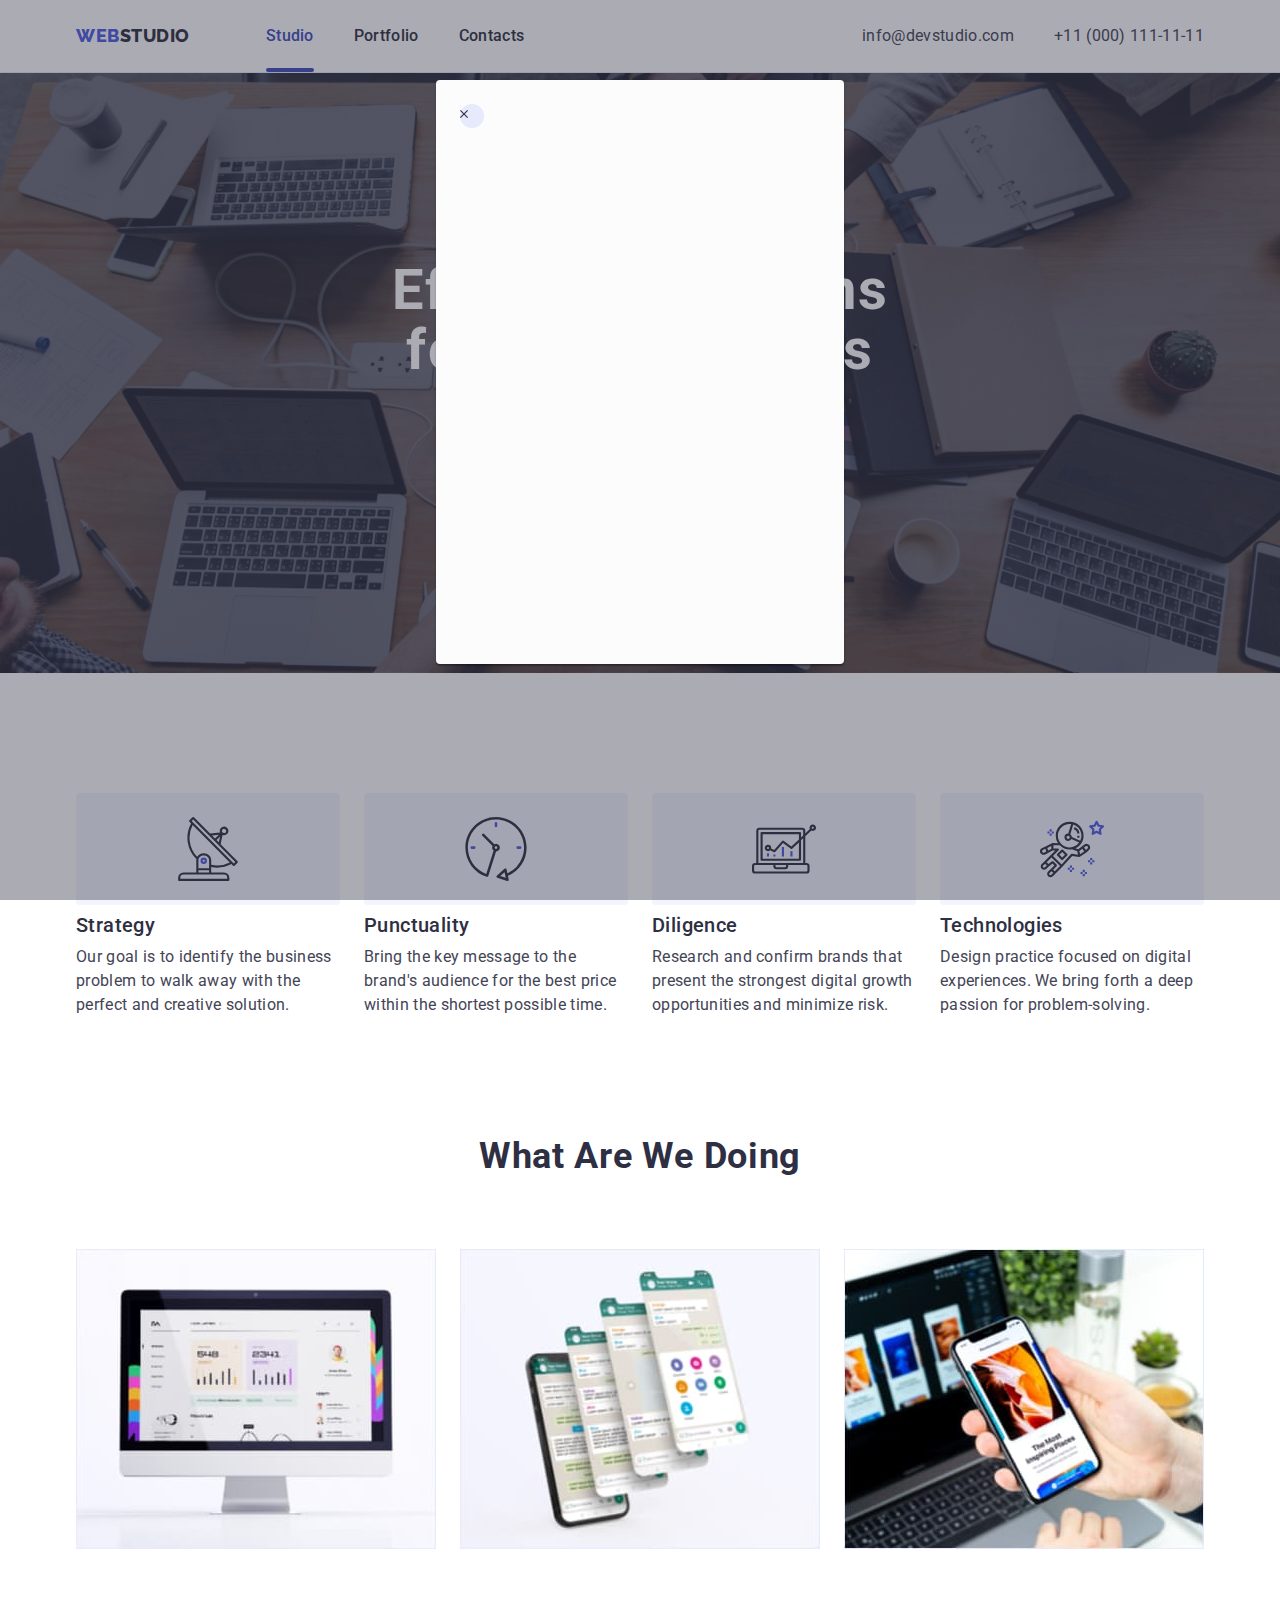
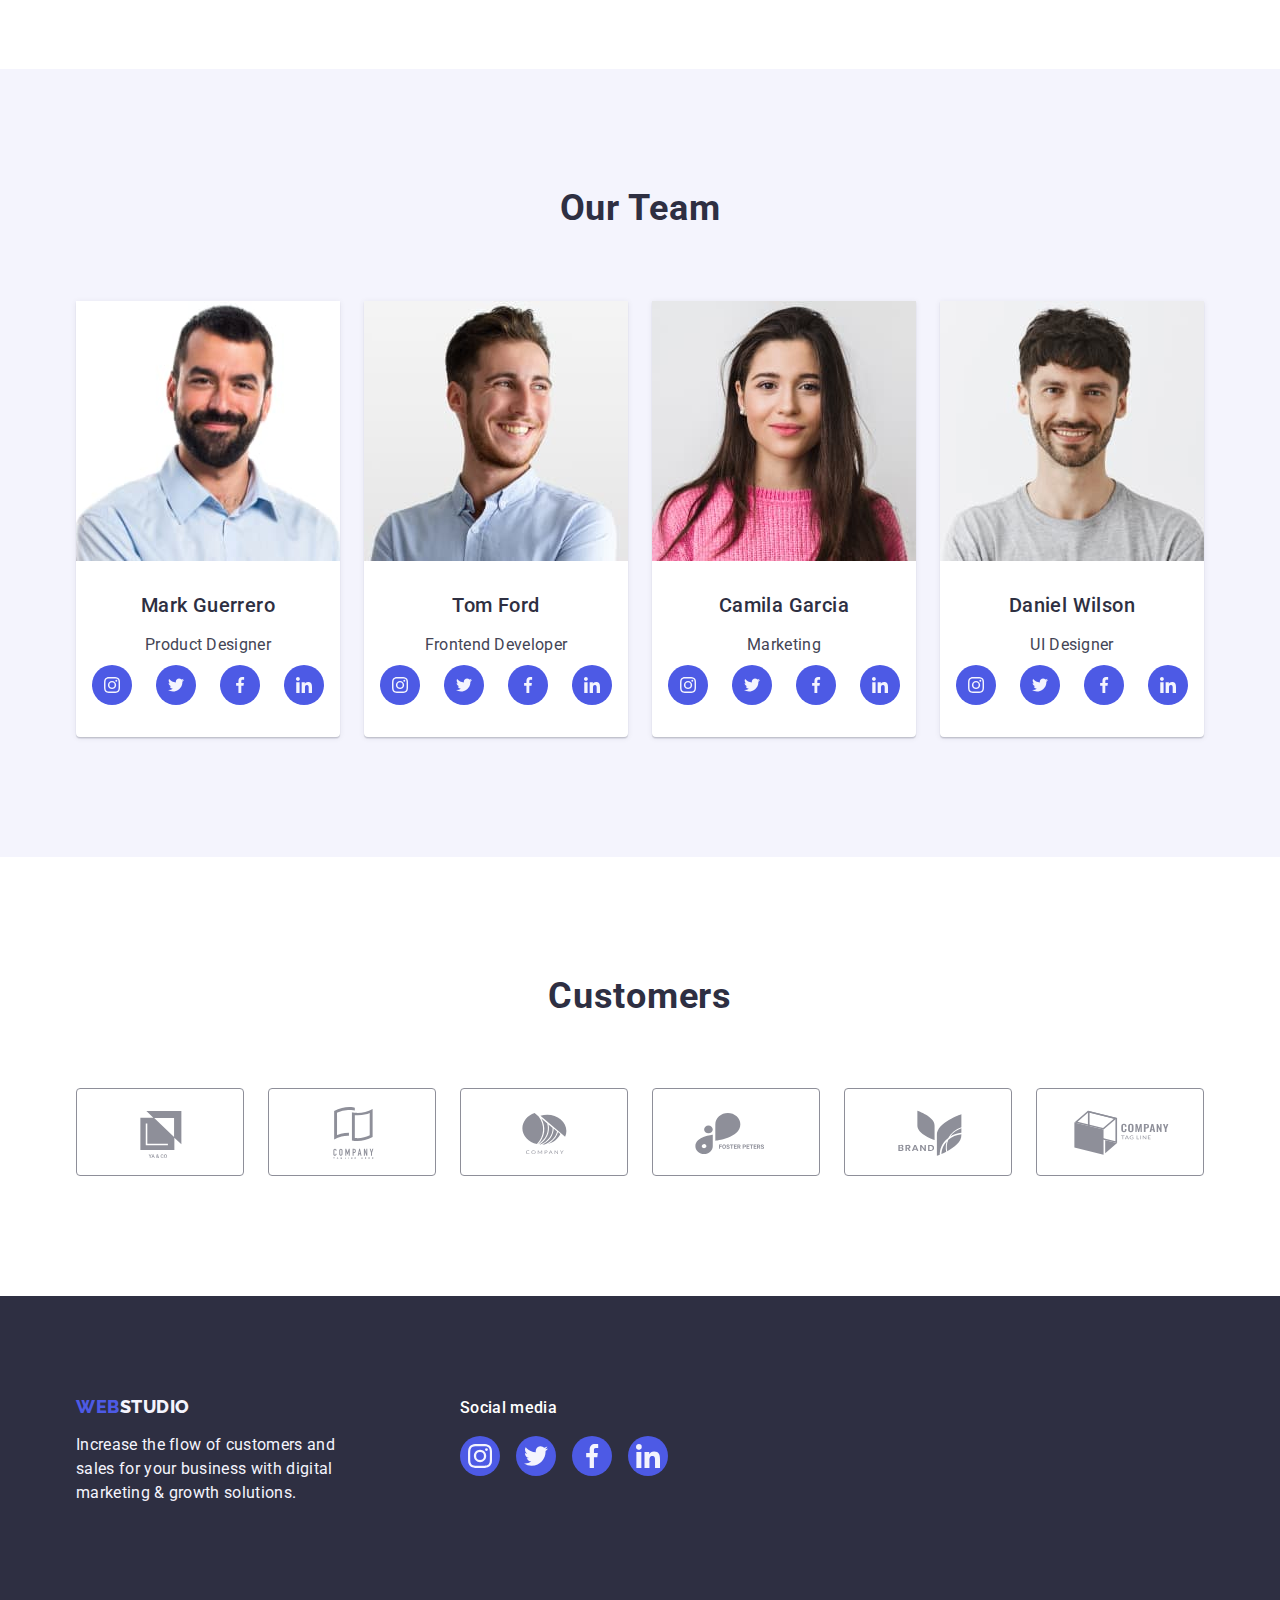
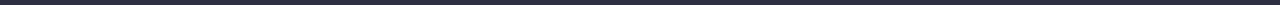
==== commit c61a45fc: "up2235" ====
--- a/index.html
+++ b/index.html
@@ -65,10 +65,18 @@
             Effective Solutions <br />
             for Your Business
           </h1>
-
-          <button class="hero-button cursor-focus" type="button">
+          <button class="hero-button cursor-focus" type="button" data-modal-open>
             Order Service
           </button>
+          <div class="backdrop" data-modal>
+            <div class="modal">
+              <botton class="modal-btn" type="botton" data-modal-close>
+                <svg class="modal-icon" width="8" height="8">
+                  <use href="./images/icon.svg#icon-closing"></use>
+                </svg>
+              </botton>
+            </div>
+          </div>
         </div>
       </section>
 
@@ -586,5 +594,6 @@
         </div>
       </div>
     </footer>
+    <script src="./js/modal.js"></script>
   </body>
 </html>
--- a/css/styles.css
+++ b/css/styles.css
@@ -227,6 +227,49 @@
   cursor: pointe;
 }
 
+/* modal */
+.backdrop {
+  position: fixed;
+  top: 0;
+  left: 0;
+  width: 100%;
+  height: 100%;
+  background: rgba(46, 47, 66, 0.4);
+}
+
+.modal {
+  width: 408px;
+  min-height: 584px;
+  padding: 24px;
+  margin-top: 80px;
+  margin-left: auto;
+  margin-right: auto;
+  background: #FCFCFC;
+  box-shadow: 0px 1px 1px rgba(0, 0, 0, 0.14), 0px 1px 3px rgba(0, 0, 0, 0.12), 0px 2px 1px rgba(0, 0, 0, 0.2);
+  border-radius: 4px;
+}
+.modal-btn {
+  width: 24px;
+  height: 24px;
+  position: absolute;
+  fill: #2E2F42;
+  background: #E7E9FC;
+  border: 1px solid rgba(0, 0, 0, 0.1);
+  border-radius: 50%;
+  border: none;
+  cursor: pointer;
+}
+
+.modal-btn:hover,
+.modal-btn:focus {
+  fill: #FFFFFF;
+  background-color: #404BBF;
+}
+
+.modal-icon {
+
+}
+
 /* studio */
 
 .section {
@@ -615,7 +658,6 @@
 
 .pf-link:hover,
 .pf-link:focus {
-  /* border: 1px solid #f4f4fd; */
   box-shadow: 0px 1px 6px rgba(46, 47, 66, 0.08),
     0px 1px 1px rgba(46, 47, 66, 0.16), 0px 2px 1px rgba(46, 47, 66, 0.08);
 }
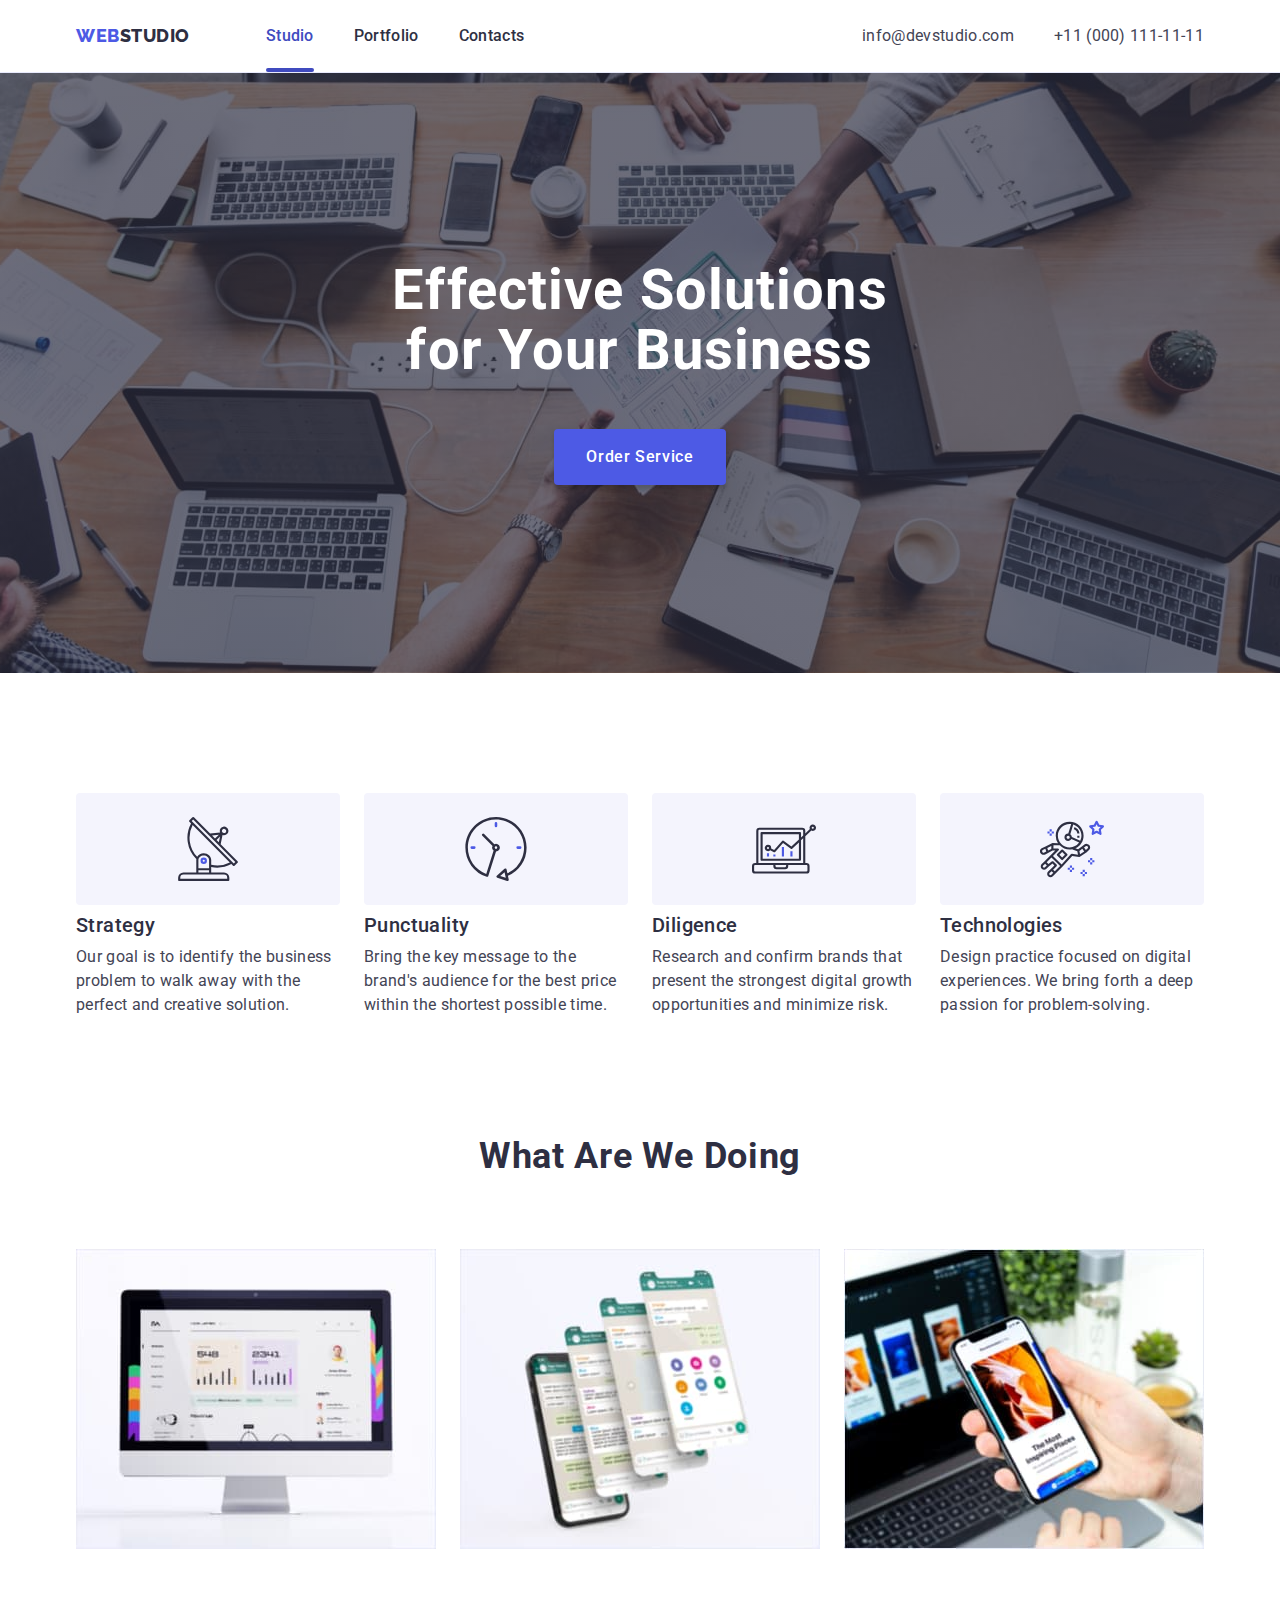
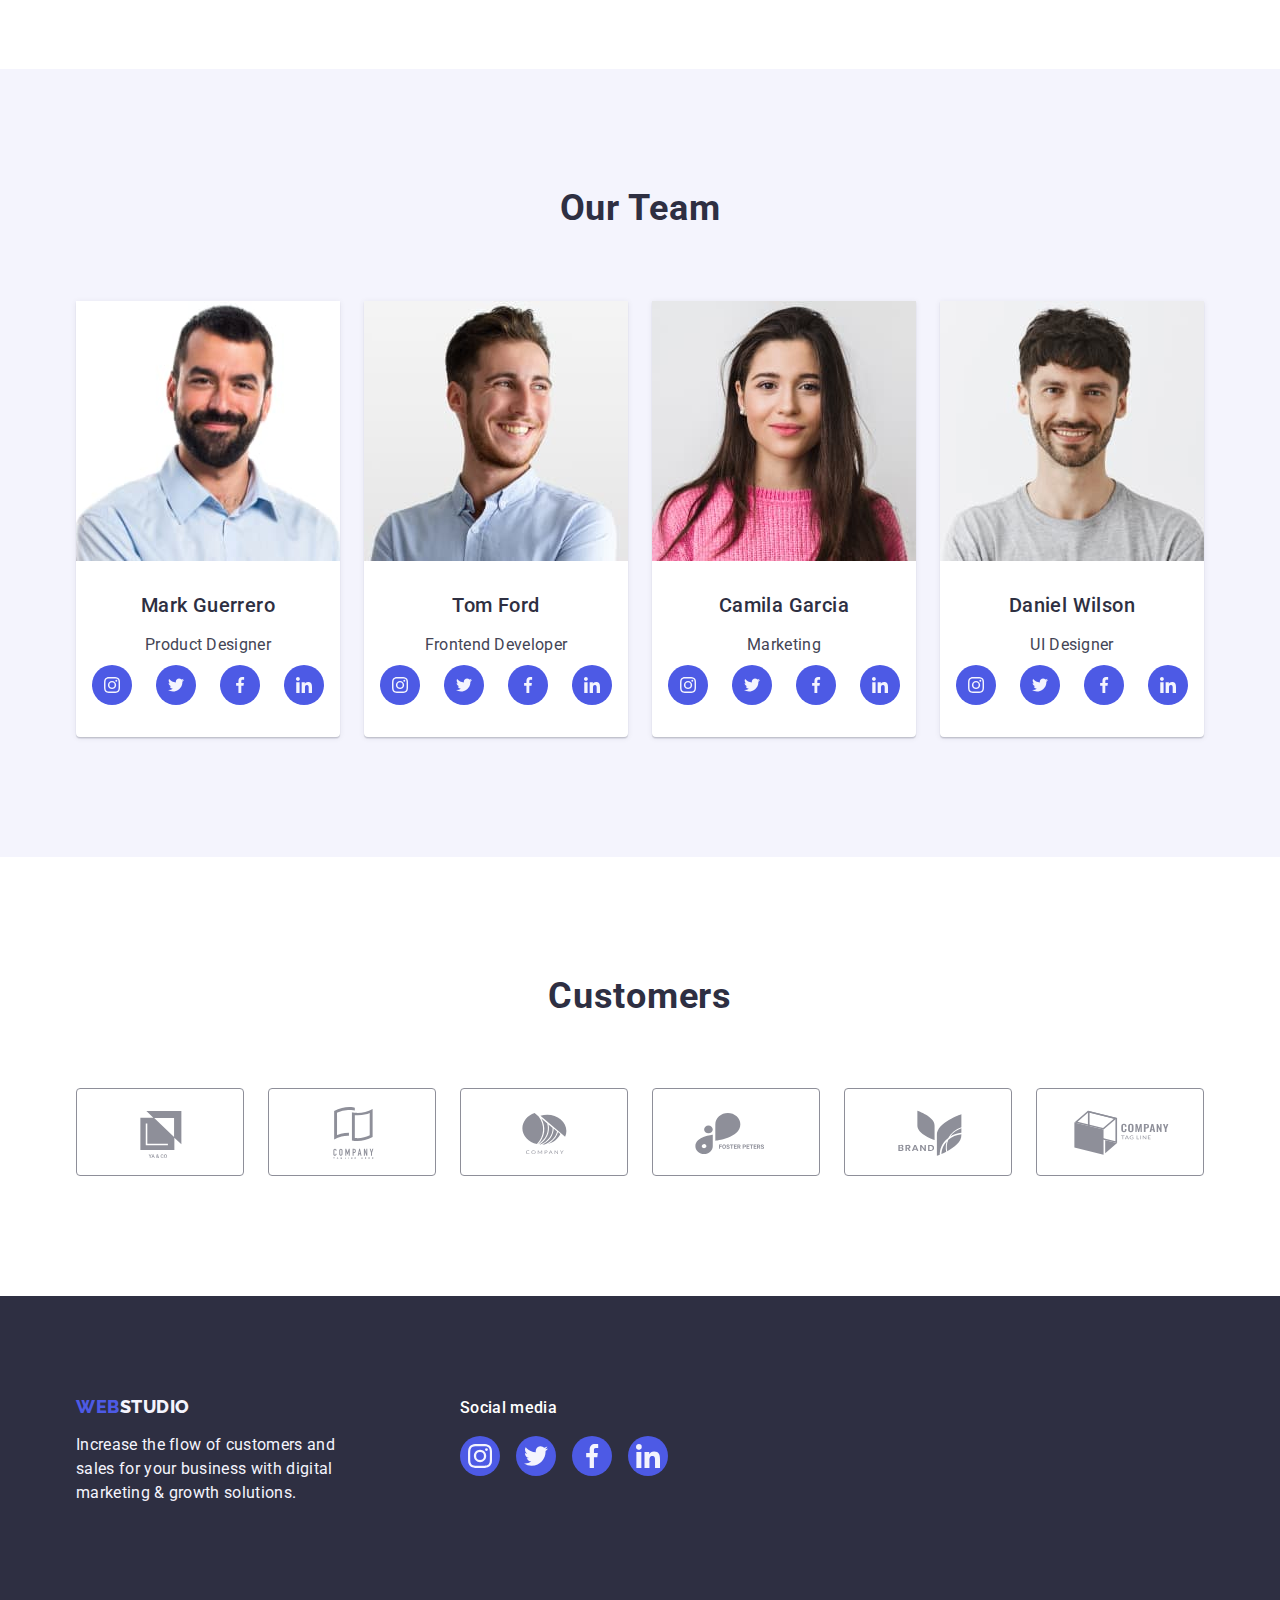
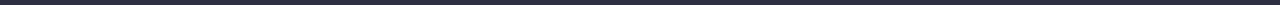
==== commit 50914835: "up2234" ====
--- a/index.html
+++ b/index.html
@@ -65,16 +65,20 @@
             Effective Solutions <br />
             for Your Business
           </h1>
-          <button class="hero-button cursor-focus" type="button" data-modal-open>
+          <button
+            class="hero-button cursor-focus"
+            type="button"
+            data-modal-open
+          >
             Order Service
           </button>
-          <div class="backdrop" data-modal>
+          <div class="backdrop is-hidden" data-modal>
             <div class="modal">
-              <botton class="modal-btn" type="botton" data-modal-close>
+              <button class="modal-btn" type="button" data-modal-close>
                 <svg class="modal-icon" width="8" height="8">
                   <use href="./images/icon.svg#icon-closing"></use>
                 </svg>
-              </botton>
+              </button>
             </div>
           </div>
         </div>
--- a/css/styles.css
+++ b/css/styles.css
@@ -235,6 +235,13 @@
   width: 100%;
   height: 100%;
   background: rgba(46, 47, 66, 0.4);
+  transition: opacity 250ms ease, visibility 250ms ease;
+}
+
+.backdrop.is-hidden {
+  opacity: 0;
+  visibility: visible;
+  pointer-events: none;
 }
 
 .modal {
@@ -248,16 +255,19 @@
   box-shadow: 0px 1px 1px rgba(0, 0, 0, 0.14), 0px 1px 3px rgba(0, 0, 0, 0.12), 0px 2px 1px rgba(0, 0, 0, 0.2);
   border-radius: 4px;
 }
+
 .modal-btn {
   width: 24px;
   height: 24px;
-  position: absolute;
+  display: block;
+  margin-left: auto;
   fill: #2E2F42;
   background: #E7E9FC;
   border: 1px solid rgba(0, 0, 0, 0.1);
   border-radius: 50%;
-  border: none;
   cursor: pointer;
+  transition-duration: 250ms;
+  transition-timing-function: cubic-bezier(0.4, 0, 0.2, 1);
 }
 
 .modal-btn:hover,
@@ -618,14 +628,12 @@
   color: #4d5ae5;
   background-color: #f4f4fd;
   border: 1px solid #e7e9fc;
+  cursor: pointer;
   transition-property: color, background-color;
   transition-duration: 250ms;
   transition-timing-function: cubic-bezier(0.4, 0, 0.2, 1);
 }
 
-.cursor-focus-pf {
-  cursor: pointer;
-}
 
 .pf-btn:hover,
 .pf-btn:focus {
